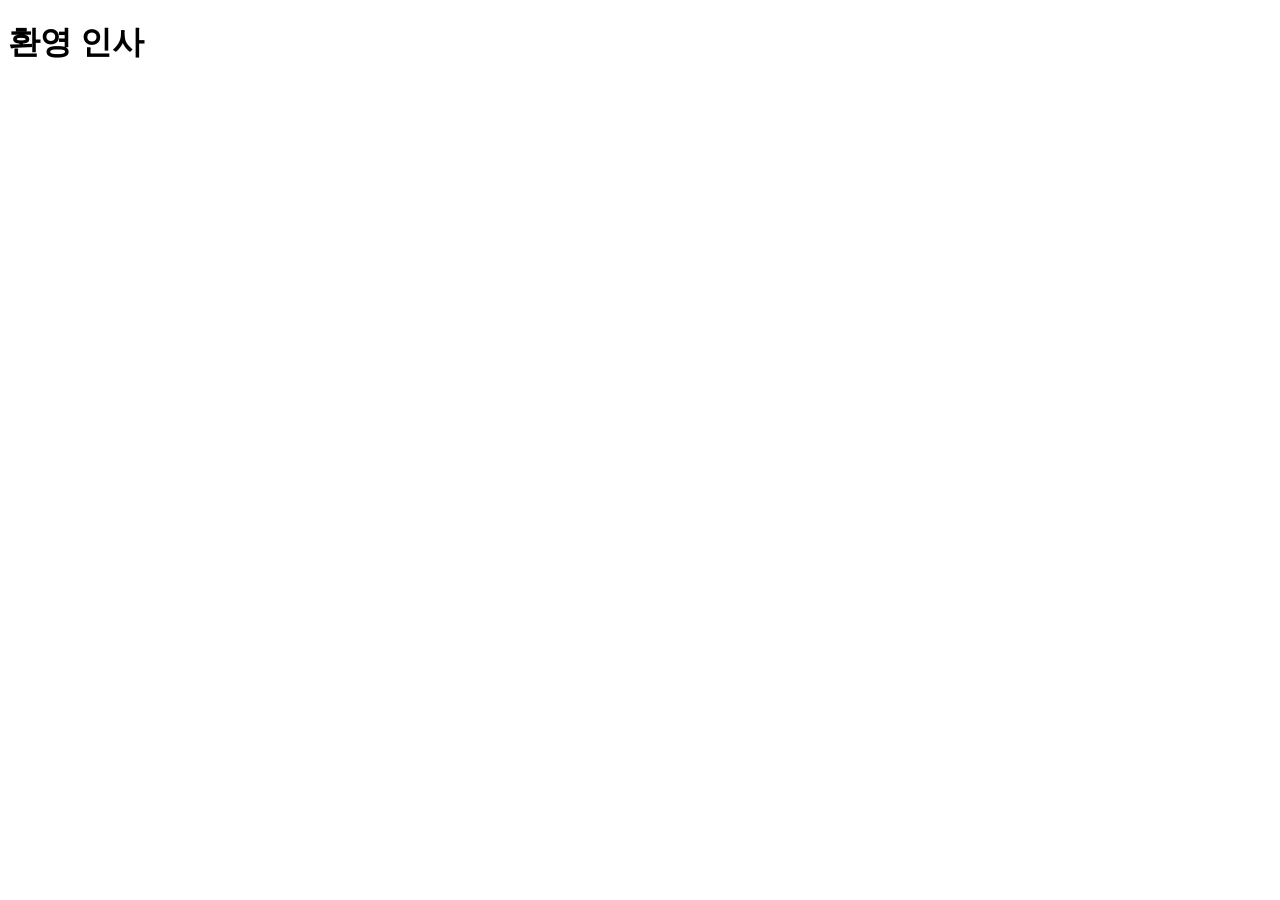
==== index.html @ 303e13dc "첫 번째 index.html 생성 과제" ====
<!DOCTYPE html>
<html lang="en">
<head>
    <meta charset="UTF-8">
    <meta name="viewport" content="width=device-width, initial-scale=1.0">
    <title>[과제] Project 구성과 index.html 생성</title>
</head>
<body>
    <h1>환영 인사</h1>
</body>
</html>
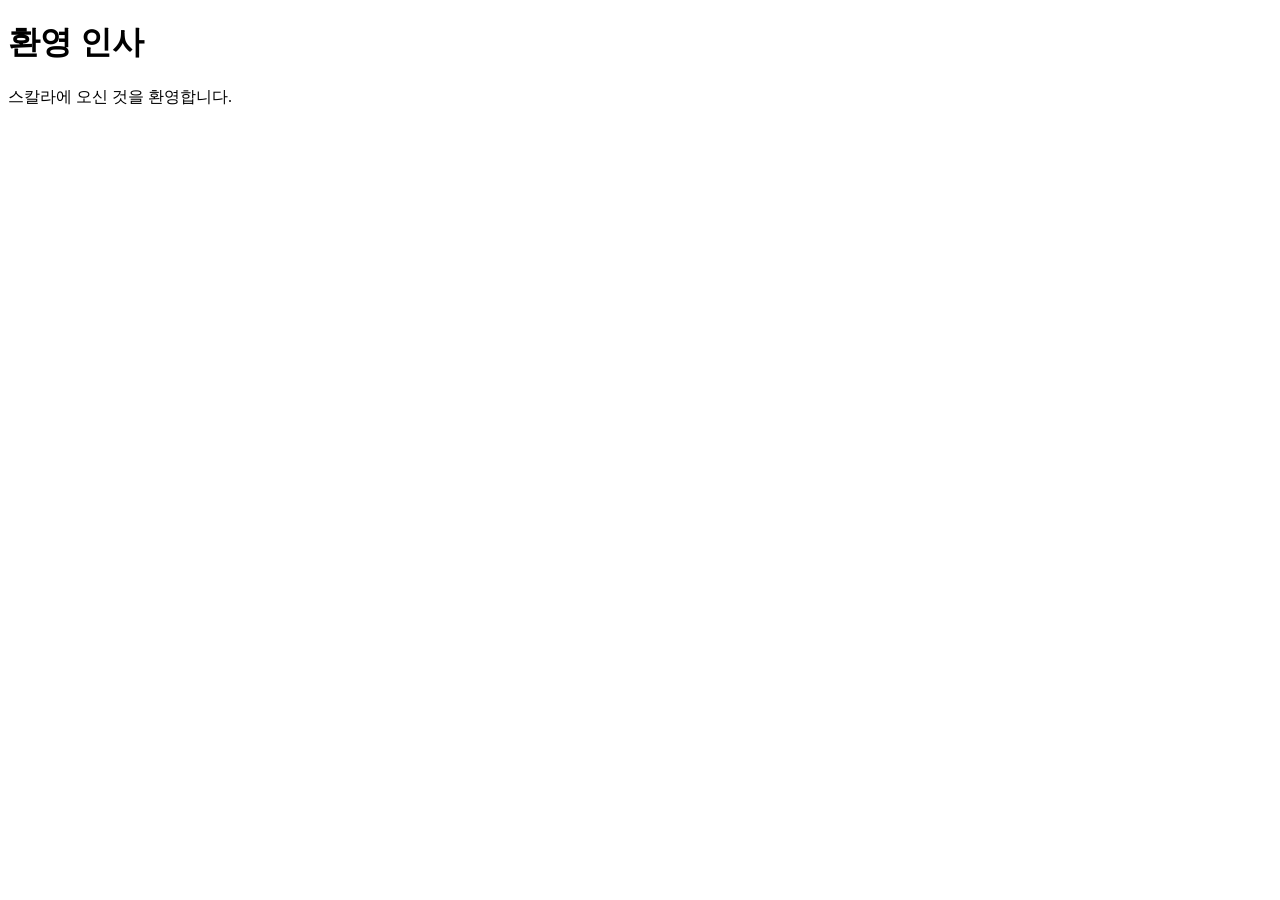
==== commit c77c6aec: "index.html 과제 완료" ====
--- a/index.html
+++ b/index.html
@@ -7,5 +7,7 @@
 </head>
 <body>
     <h1>환영 인사</h1>
+
+    <p>스칼라에 오신 것을 환영합니다.</p>
 </body>
 </html>
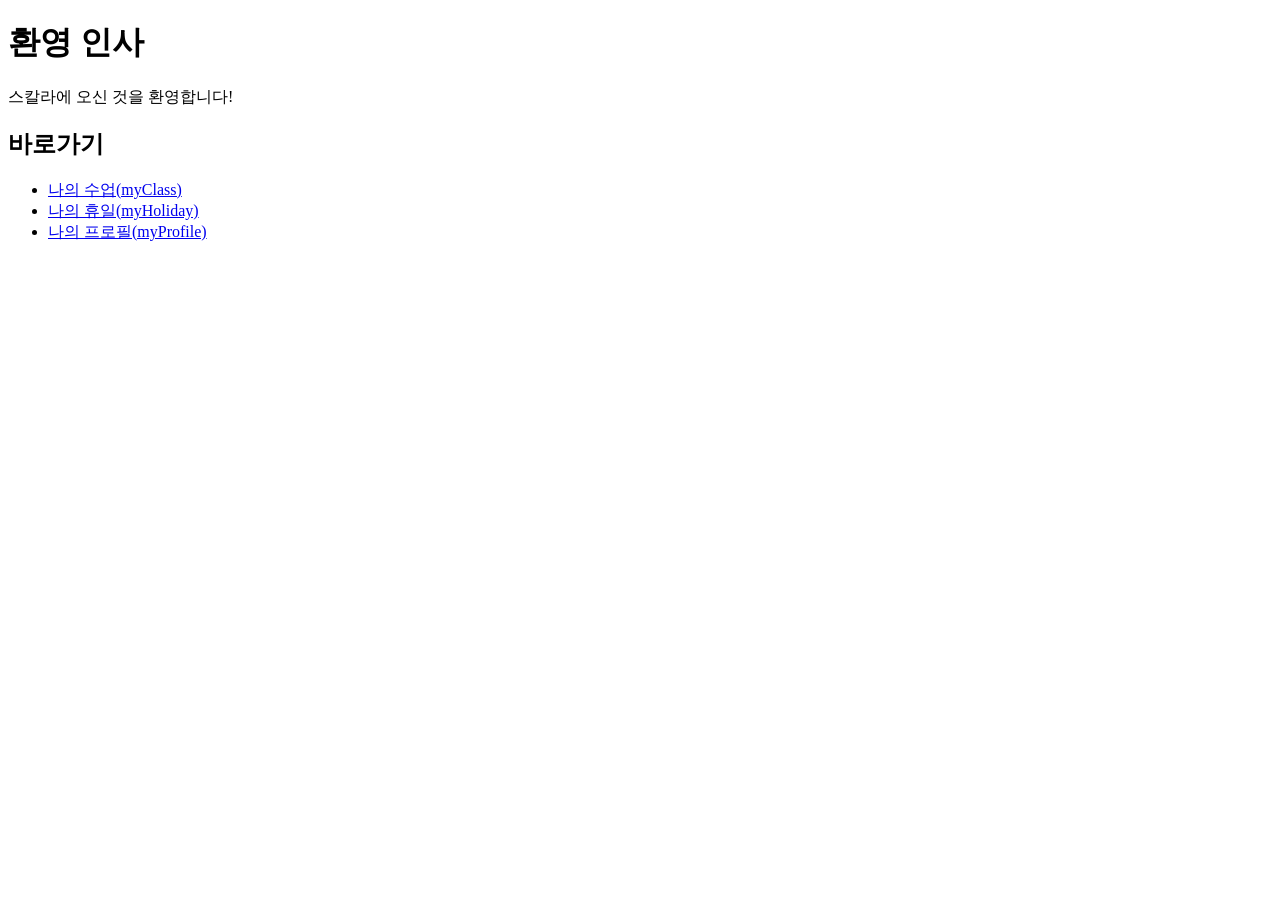
==== commit a3b6817c: "80페이지까지 완성" ====
--- a/index.html
+++ b/index.html
@@ -3,11 +3,18 @@
 <head>
     <meta charset="UTF-8">
     <meta name="viewport" content="width=device-width, initial-scale=1.0">
-    <title>[과제] Project 구성과 index.html 생성</title>
+    <title>Document</title>
 </head>
 <body>
     <h1>환영 인사</h1>
+    
+    <p>스칼라에 오신 것을 환영합니다!</p>
 
-    <p>스칼라에 오신 것을 환영합니다.</p>
+    <h2>바로가기</h2>
+    <ul>
+        <li><a href="myClass.html">나의 수업(myClass)</a></li>
+        <li><a href="myHoliday.html">나의 휴일(myHoliday)</a></li>
+        <li><a href="myProfile.html">나의 프로필(myProfile)</a></li>
+    </ul>
 </body>
 </html>
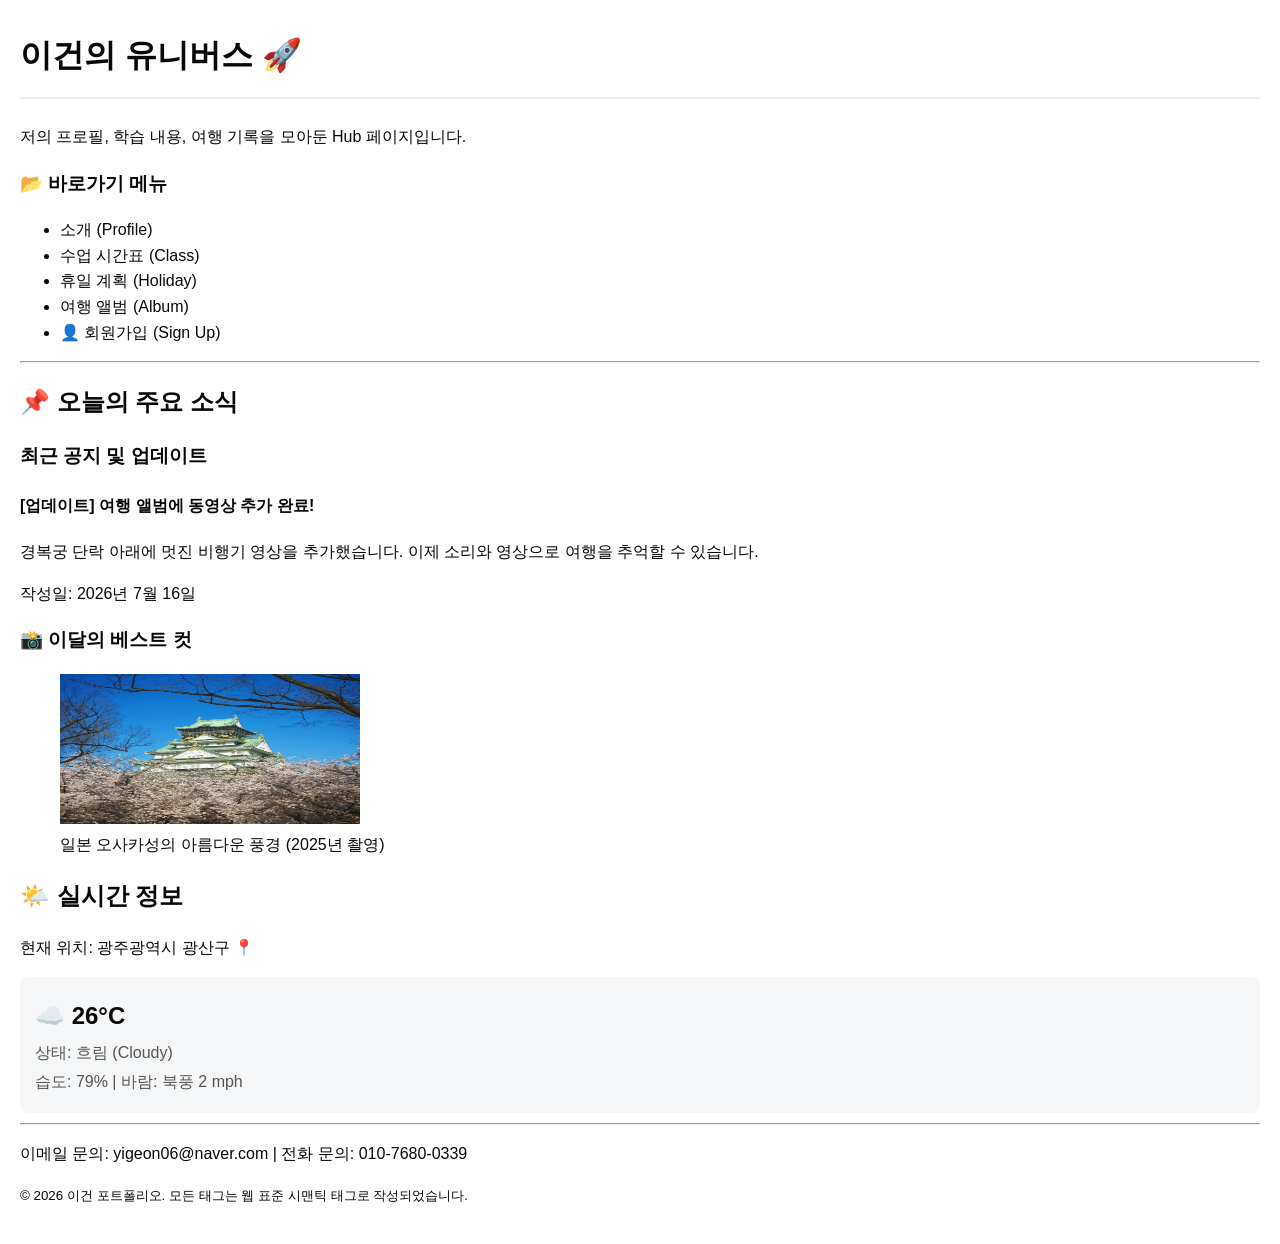
==== commit b8a56060: "css 디자인 추가" ====
--- a/index.html
+++ b/index.html
@@ -1,20 +1,72 @@
 <!DOCTYPE html>
-<html lang="en">
+<html lang="ko">
 <head>
     <meta charset="UTF-8">
     <meta name="viewport" content="width=device-width, initial-scale=1.0">
-    <title>Document</title>
+    <title>이건의 개인 포털 메인</title>
+    <link rel="stylesheet" href="css/style.css">
 </head>
 <body>
-    <h1>환영 인사</h1>
-    
-    <p>스칼라에 오신 것을 환영합니다!</p>
+    <div class="container">
+        <header>
+            <h1>이건의 유니버스 🚀</h1>
+            <p>저의 프로필, 학습 내용, 여행 기록을 모아둔 Hub 페이지입니다.</p>
+        </header>
 
-    <h2>바로가기</h2>
-    <ul>
-        <li><a href="myClass.html">나의 수업(myClass)</a></li>
-        <li><a href="myHoliday.html">나의 휴일(myHoliday)</a></li>
-        <li><a href="myProfile.html">나의 프로필(myProfile)</a></li>
-    </ul>
+        <nav>
+            <h3>📂 바로가기 메뉴</h3>
+            <ul>
+                <li><a href="myProfile.html">소개 (Profile)</a></li>
+                <li><a href="myClass.html">수업 시간표 (Class)</a></li>
+                <li><a href="myHoliday.html">휴일 계획 (Holiday)</a></li>
+                <li><a href="myTrip.html">여행 앨범 (Album)</a></li>
+                <li><a href="signUp.html">👤 회원가입 (Sign Up)</a></li>
+            </ul>
+        </nav>
+
+        <hr>
+
+        <div class="content-wrapper">
+            <main>
+                <h2>📌 오늘의 주요 소식</h2>
+
+                <section>
+                    <h3>최근 공지 및 업데이트</h3>
+                    <article>
+                        <h4>[업데이트] 여행 앨범에 동영상 추가 완료!</h4>
+                        <p>경복궁 단락 아래에 멋진 비행기 영상을 추가했습니다. 이제 소리와 영상으로 여행을 추억할 수 있습니다.</p>
+                        <p>작성일: <time datetime="2026-07-16">2026년 7월 16일</time></p>
+                    </article>
+                </section>
+
+                <section>
+                    <h3>📸 이달의 베스트 컷</h3>
+                    <figure>
+                        <img src="media/오사카성.jpg" width="300" height="150" alt="오사카성">
+                        <figcaption>일본 오사카성의 아름다운 풍경 (2025년 촬영)</figcaption>
+                    </figure>
+                </section>
+            </main>
+
+            <aside>
+                <h2>🌤️ 실시간 정보</h2>
+                <p>현재 위치: 광주광역시 광산구 📍</p>
+                <section class="local-weather">
+                    <div style="background-color: #f5f6f7; padding: 15px; border-radius: 8px; margin-bottom: 10px;">
+                        <p style="font-size: 24px; margin: 5px 0;"><strong>☁️ 26°C</strong></p>
+                        <p style="margin: 3px 0; color: #555;">상태: 흐림 (Cloudy)</p>
+                        <p style="margin: 3px 0; color: #555;">습도: 79% | 바람: 북풍 2 mph</p>
+                    </div>
+                </section>
+            </aside>
+        </div>
+        <hr>
+
+        <footer>
+            <p>이메일 문의: yigeon06@naver.com | 전화 문의: 010-7680-0339</p>
+            <p><small>© 2026 이건 포트폴리오. 모든 태그는 웹 표준 시맨틱 태그로 작성되었습니다.</small></p>
+        </footer>
+    </div>
+
 </body>
 </html>
--- a/css/style.css
+++ b/css/style.css
@@ -0,0 +1,47 @@
+/* css/style.css */
+
+body {
+    font-family: -apple-system, BlinkMacSystemFont, "Malgun Gothic", "맑은 고딕", helvetica, "Apple SD Gothic Neo", sans-serif;
+    font-size: 16px;
+
+    background-color: #ffffff; /* 배경색 */
+    color: #080808;            /* 글자색 */
+    line-height: 1.6;          /* 줄간격 1.6배 설정 */
+    
+    /* 전체 여백 초기화 및 기본 바디 여백 설정 */
+    margin: 0;
+    padding: 20px;
+}
+
+h1 {
+    font-family: -apple-system, BlinkMacSystemFont, "Malgun Gothic", "맑은 고딕", helvetica, "Apple SD Gothic Neo", sans-serif;
+    font-size: 32px;                     /* 화면 밸런스를 위해 44px에서 네이버 헤드라인 급인 32px로 조정 */
+    font-weight: 700;                    /* 제목의 두께감을 살리기 위해 굵게 설정 */
+    color: #080808;                      /* 짙은 네이버 텍스트 색상 적용 */
+    border-bottom: 2px solid #ebeef3;    /* 타이틀 하단에 깔끔하고 얇은 그레이 경계선 추가 */
+    padding-bottom: 16px;                /* 밑줄과 글자 사이의 안정적인 안쪽 여백 설정 */
+    margin-top: 10px;                    /* 바깥쪽 위 여백[cite: 1] */
+    margin-bottom: 25px;                 /* 바깥쪽 아래 여백[cite: 1] */
+}
+ㄴ
+h2 {
+    font-family: -apple-system, BlinkMacSystemFont, "Malgun Gothic", "맑은 고딕", helvetica, "Apple SD Gothic Neo", sans-serif;
+    font-size: 20px;                     /* 본문(16px)보다 확실하게 구분되는 적절한 크기 */
+    font-weight: 700;                    /* 제목 텍스트 강조를 위한 굵은 두께 설정 */
+    color: #080808;                      /* 텍스트 메인 컬러 적용 */
+    padding-left: 10px;                  /* 왼쪽 강조 포인트 선과 글자 사이의 안쪽 여백[cite: 1] */
+    border-left: 4px solid #03c75a;      /* 네이버 시그니처 그린 컬러(#03c75a)로 왼쪽에 세로 포인트 줄 추가 */
+    margin-top: 35px;                    /* 이전 섹션과의 구분을 위해 넉넉한 상단 바깥 여백 부여[cite: 1] */
+    margin-bottom: 15px;                 /* 바로 아래 배치될 본문 콘텐츠와의 안정적인 간격[cite: 1] */
+}
+
+a {
+    color: #080808;            /* 링크의 기본 색상을 본문 글자색과 동일하게 차분한 톤으로 지정 */
+    text-decoration: none;     /* 링크 밑에 항상 표시되는 기본 밑줄을 깔끔하게 제거 */
+    transition: color 0.2s ease; /* 마우스를 올렸을 때 색상이 부드럽게 변하도록 트랜지션 추가 */
+}
+
+a:hover {
+    color: #03c75a;            /* 마우스를 올리면 네이버 시그니처 그린 색상으로 전환 */
+    text-decoration: underline; /* 마우스를 올렸을 때만 직관적인 밑줄 표시 */
+}
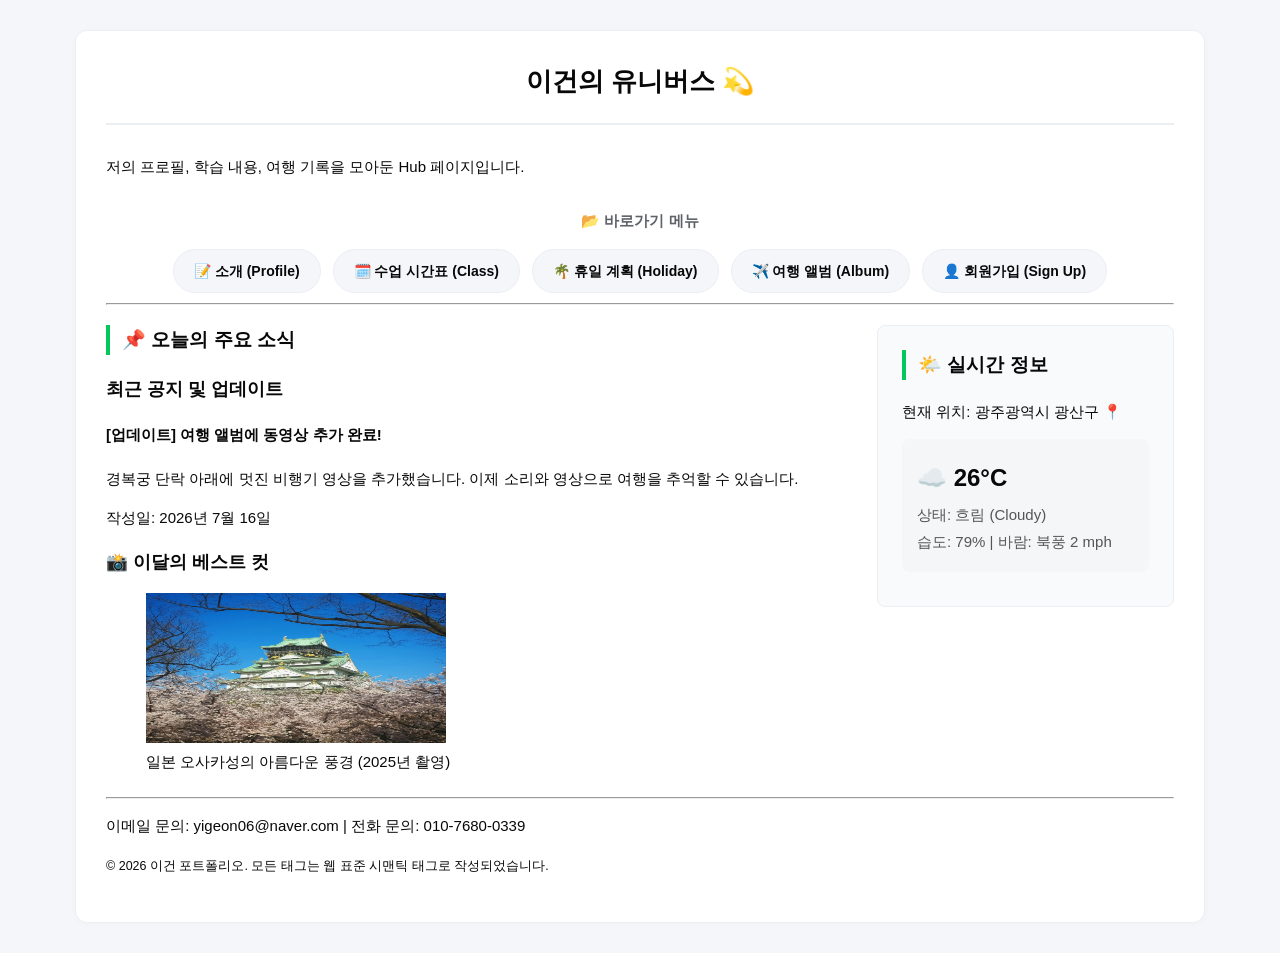
==== commit b89ae06f: "css완성" ====
--- a/index.html
+++ b/index.html
@@ -9,19 +9,19 @@
 <body>
     <div class="container">
         <header>
-            <h1>이건의 유니버스 🚀</h1>
+            <h1>이건의 유니버스 💫</h1>
             <p>저의 프로필, 학습 내용, 여행 기록을 모아둔 Hub 페이지입니다.</p>
         </header>
 
-        <nav>
+        <nav class="shortcut-menu-container">
             <h3>📂 바로가기 메뉴</h3>
-            <ul>
-                <li><a href="myProfile.html">소개 (Profile)</a></li>
-                <li><a href="myClass.html">수업 시간표 (Class)</a></li>
-                <li><a href="myHoliday.html">휴일 계획 (Holiday)</a></li>
-                <li><a href="myTrip.html">여행 앨범 (Album)</a></li>
-                <li><a href="signUp.html">👤 회원가입 (Sign Up)</a></li>
-            </ul>
+            <div class="shortcut-links">
+                <a href="myProfile.html">📝 소개 (Profile)</a>
+                <a href="myClass.html">🗓️ 수업 시간표 (Class)</a>
+                <a href="myHoliday.html">🌴 휴일 계획 (Holiday)</a>
+                <a href="myTrip.html">✈️ 여행 앨범 (Album)</a>
+                <a href="signUp.html">👤 회원가입 (Sign Up)</a>
+            </div>
         </nav>
 
         <hr>
@@ -67,6 +67,6 @@
             <p><small>© 2026 이건 포트폴리오. 모든 태그는 웹 표준 시맨틱 태그로 작성되었습니다.</small></p>
         </footer>
     </div>
-
+    <script src="script/upDown.js"></script>
 </body>
 </html>
--- a/css/style.css
+++ b/css/style.css
@@ -1,47 +1,555 @@
 /* css/style.css */
 
+/* 1. 전체 페이지 기본 서체 및 배경 설정 (네이버 메인 표준) */
 body {
+    /* 시스템 내장 고딕 서체를 일렬로 배치하여 로딩 속도와 가독성을 모두 잡습니다 */
     font-family: -apple-system, BlinkMacSystemFont, "Malgun Gothic", "맑은 고딕", helvetica, "Apple SD Gothic Neo", sans-serif;
+    font-size: 15px;           /* 네이버 기본 정보성 텍스트 크기 */
+    
+    /* 네이버 메인 전형적인 배경 톤과 글자색 구성 */
+    background-color: #f4f6fa; /* 눈이 편안한 연한 네이비 회색조 배경 */
+    color: #080808;            /* 완전한 검정 대신 사용하는 극도로 깊은 차콜색 */
+    line-height: 1.6;          /* 문단 가독성을 위한 최적의 줄간격 */
+    
+    margin: 0;
+    padding: 30px 20px;        /* 상하 넉넉한 여백 배치 */
+}
+
+/* 2. 전체를 감싸는 컨테이너 박스 (네이버 메인 콘텐츠 그리드 폭) */
+.container {
+    max-width: 1130px;         /* 네이버 실제 서비스 영역 레이아웃 폭 기준 */
+    width: 100%;
+    margin: 0 auto;            /* 화면 정중앙 수평 정렬 */
+    padding: 30px;
+    background-color: #ffffff; /* 본문이 들어가는 영역은 순수한 백색 */
+    border: 1px solid #ebeef3; /* 자로 잰 듯 얇고 깔끔한 네이버형 테두리 선 */
+    border-radius: 12px;       /* 과하지 않고 부드러운 둥근 모서리 */
+    box-sizing: border-box;
+    box-shadow: 0 2px 10px rgba(0, 0, 0, 0.02); /* 아주 미세한 입체감 */
+}
+
+/* 3. 메인 대제목 디자인 (h1) */
+h1 {
+    text-align: center;
+    font-size: 26px;
+    font-weight: 700;
+    color: #080808;
+    border-bottom: 2px solid #ebeef3; /* 하단의 깔끔한 연회색 분할선 */
+    padding-bottom: 20px;
+    margin-top: 0;
+    margin-bottom: 30px;
+}
+
+/* 4. 섹션 구분 타이틀 디자인 (h2) */
+h2 {
+    font-size: 19px;
+    font-weight: 700;
+    color: #080808;
+    padding-left: 12px;
+    border-left: 4px solid #03c75a;   /* ★네이버 시그니처 그린 포인트 선 */
+    margin-top: 40px;
+    margin-bottom: 20px;
+}
+
+/* 5. 하이퍼링크 스타일 (네이버 링크 ux) */
+a {
+    color: #080808;
+    text-decoration: none;             /* 평소에는 산만한 밑줄 제거 */
+    transition: color 0.15s ease-in-out;
+}
+
+a:hover {
+    color: #03c75a;                    /* 마우스 올리면 네이버 그린으로 변환 */
+    text-decoration: underline;        /* 올렸을 때만 직관적인 밑줄 표시 */
+}
+
+/*----------------------------------------------------------------------------------------------------------------------*/
+/* index */
+.shortcut-menu-container {
+    text-align: center;
+    margin: 30px 0 10px 0;
+}
+
+.shortcut-menu-container h3 {
+    font-size: 15px;
+    font-weight: 700;
+    color: #5f6368;
+    margin-bottom: 16px;
+}
+
+.shortcut-links {
+    display: flex;
+    justify-content: center;
+    gap: 12px;
+    flex-wrap: wrap;
+}
+
+.shortcut-links a {
+    background-color: #f4f6fa;
+    color: #080808;
+    border: 1px solid #ebeef3;
+    padding: 10px 20px;
+    border-radius: 30px;
+    font-size: 14px;
+    font-weight: 600;
+    text-align: center;
+    display: inline-block;
+    text-decoration: none !important;
+    transition: all 0.15s ease-in-out;
+}
+
+.shortcut-links a:hover {
+    background-color: #03c75a;
+    color: #ffffff !important;
+    border-color: #03c75a;
+    box-shadow: 0 4px 12px rgba(3, 199, 90, 0.12);
+}
+
+.content-wrapper {
+    display: flex;
+    gap: 30px;
+    align-items: flex-start;
+    margin-top: 20px;
+}
+
+.content-wrapper h2 {
+    margin-top: 0;
+    margin-bottom: 20px;
+}
+
+.content-wrapper main {
+    flex: 3;
+    background-color: #ffffff;
+}
+
+.content-wrapper aside {
+    flex: 1;
+    background-color: #f8fafc;
+    border: 1px solid #ebeef3;
+    border-radius: 8px;
+    padding: 24px;
+    box-sizing: border-box;
+}
+
+.content-wrapper aside h3 {
+    margin-top: 0;
+    margin-bottom: 20px;
+}
+
+/*----------------------------------------------------------------------------------------------------------------------*/
+/* myTrip */
+.audio-card {
+    background-color: #ffffff;
+    border: 1px solid #ebeef3;
+    border-radius: 8px;        
+    padding: 20px 16px;       
+    text-align: center;        
+    max-width: 450px;
+    margin: 25px auto 40px auto;
+    box-shadow: 0 2px 8px rgba(0, 0, 0, 0.03);
+}
+
+.audio-card audio {
+    width: 100%;           
+    height: 40px;             
+    border-radius: 30px;     
+    background-color: #f4f6fa; 
+    outline: none;
+}
+
+.audio-subtitle {
+    display: block;
+    margin-top: 14px;       
+    font-size: 15px;
+    font-weight: 700;
+    color: #080808;      
+    text-align: center;       
+}
+
+.trip-grid {
+    display: grid;
+    grid-template-columns: repeat(3, 1fr);
+    gap: 20px;
+    margin: 25px 0 40px 0;
+}
+
+.trip-card {
+    background-color: #ffffff;
+    border: 1px solid #ebeef3;
+    border-radius: 8px;
+    padding: 16px;
+    margin: 0;                         
+    text-align: center;                
+    box-sizing: border-box;
+    transition: transform 0.2s ease, box-shadow 0.2s ease;
+}
+
+.trip-card:hover {
+    transform: translateY(-4px);
+    box-shadow: 0 6px 16px rgba(0, 0, 0, 0.06);
+    border-color: #03c75a;
+}
+
+.trip-card img {
+    border-radius: 6px;
+    width: 100%;
+    height: 220px;                     
+    object-fit: cover;                 
+}
+
+.trip-card strong {
+    display: block;
+    margin-top: 14px;
     font-size: 16px;
-
-    background-color: #ffffff; /* 배경색 */
-    color: #080808;            /* 글자색 */
-    line-height: 1.6;          /* 줄간격 1.6배 설정 */
+    font-weight: 700;
+    color: #080808;
+    text-align: center;                
+}
+
+.vlog-card {
+    background-color: #ffffff; 
+    border: 1px solid #ebeef3; 
+    border-radius: 8px;        
+    padding: 16px;             
+    text-align: center;        
+    max-width: 450px;
+    margin: 20px auto 40px auto; 
+    box-shadow: 0 2px 8px rgba(0, 0, 0, 0.03);
+}
+
+.vlog-card video {
+    width: 100%;
+    height: 180px;             
+    object-fit: cover;         
+    border-radius: 6px;        
+    outline: none;
+    box-shadow: 0 4px 12px rgba(0, 0, 0, 0.05);
+}
+
+.vlog-subtitle {
+    display: block;
+    margin-top: 16px;
+    font-size: 16px;
+    font-weight: 700;
+    color: #080808;
+    text-align: center; 
+}
+
+/*----------------------------------------------------------------------------------------------------------------------*/
+/* myClass */
+
+.timetable {
+    width: 100%;
+    border-collapse: separate;
+    border-spacing: 0;
+    margin: 25px 0 40px 0;
+    font-size: 14px;
+    text-align: center;
+    border: 1px solid #c9ebd4;
+    border-radius: 8px;
+    overflow: hidden;
+}
+
+.timetable th {
+    background-color: #e8f7ec;
+    color: #028a3c;
+    font-weight: 700;
+    padding: 16px 12px;
+    border-bottom: 2px solid #03c75a;
+    border-right: 1px solid #c9ebd4;
+}
+
+.timetable th:last-child {
+    border-right: none;
+}
+
+.timetable td {
+    padding: 14px 10px;
+    color: #333333;
+    border-bottom: 1px solid #ebeef3;
+    border-right: 1px solid #ebeef3;
+    background-color: #ffffff;
+    line-height: 1.5;
+}
+
+.timetable tr:last-child td {
+    border-bottom: none;
+}
+
+.timetable td:last-child {
+    border-right: none;
+}
+
+.timetable td.time-col {
+    background-color: #fafdfa;
+    font-weight: 700;
+    color: #028a3c;
+    border-right: 1px solid #c9ebd4;
+    font-size: 13px;
+    width: 120px;
+}
+
+.timetable .lunch-row td {
+    background-color: #e8f7ec;
+    color: #028a3c;
+    font-weight: 700;
+    font-size: 14px;
+    letter-spacing: 4px;
+}
+
+.subject-card {
+    font-weight: 700;
+    transition: all 0.2s ease-in-out;
+}
+
+.subject-card:hover {
+    background-color: #f2f9f3 !important;
+    transform: scale(1.01);
+    box-shadow: inset 0 0 0 1px #03c75a;
+    cursor: default;
+}
+
+.green-light {
+    background-color: #f1faf3;
+    color: #03c75a;
+}
+
+.green-point {
+    background-color: #e3f5e7;
+    color: #028a3c;
+}
+
+/*----------------------------------------------------------------------------------------------------------------------*/
+/* myHoliday */
+
+
+/*----------------------------------------------------------------------------------------------------------------------*/
+/* myProfile */
+
+
+/*----------------------------------------------------------------------------------------------------------------------*/
+/* signUp */
+form {
+    max-width: 460px;     
+    width: 100%;
+    margin: 0 auto;           
+    text-align: left;
+}
+
+form fieldset {
+    border: 1px solid #dadada; 
+    border-radius: 6px;       
+    padding: 0;                 
+    margin-bottom: 20px;        
+    background-color: #ffffff;
+    overflow: hidden;        
+    box-shadow: none;
+}
+
+form fieldset legend {
+    text-align: center;
+}
+
+form fieldset p {
+    display: flex;
+    align-items: center;
+    margin: 0; 
+    border-bottom: 1px solid #f0f0f0; 
+    position: relative;
+}
+
+form fieldset p:last-child {
+    border-bottom: none;         
+}
+
+form fieldset p > label,
+form fieldset p > strong {
+    display: none;               
+}
+
+form input[type="text"],
+form input[type="password"],
+form input[type="email"],
+form input[type="date"],
+form select {
+    width: 100%;
+    height: 50px;             
+    padding: 0 16px;             
+    border: none;               
+    background-color: transparent;
+    font-size: 15px;
+    color: #080808;
+    box-sizing: border-box;
+    outline: none;          
+}
+
+form input:focus {
+    background-color: #f9fbf9;  
+}
+
+form input::placeholder,
+form textarea::placeholder {
+    color: #a6a6a6;
+    font-weight: 400;
+}
+
+form p:has(#emailDomain) {
+    padding-right: 16px;       
+}
+
+#email {
+    flex: 1.2;                  
+}
+
+#emailDomain {
+    flex: 1;                 
+    border: 1px solid #dadada;   
+    border-radius: 4px;
+    height: 36px;             
+    max-width: 150px;
+}
+
+form fieldset p:has(input[type="radio"]),
+form fieldset p:has(input[type="checkbox"]),
+form fieldset p:has(#signupSource) {
+    display: flex;
+    flex-wrap: wrap;
+    padding: 14px 16px;         
+    box-sizing: border-box;
+}
+
+form fieldset p > strong {
+    display: block !important;
+    width: 100% !important;      
+    font-size: 14px;
+    color: #777777;
+    margin-bottom: 10px;
+    font-weight: 600;
+}
+
+form input[type="radio"] + label,
+form p > label:has(input[type="checkbox"]) {
+    display: inline-flex !important; 
+    align-items: center;
+    width: auto !important;
+    font-size: 14px;
+    color: #333333;
+    margin-right: 20px;
+    cursor: pointer;
+}
+
+form fieldset p:has(textarea) {
+    /* 1. 깨진 정렬을 복구하기 위해 flex 정렬 방향을 세로(column)로 변경합니다 */
+    display: flex;
+    flex-direction: column;
     
-    /* 전체 여백 초기화 및 기본 바디 여백 설정 */
-    margin: 0;
-    padding: 20px;
-}
-
-h1 {
-    font-family: -apple-system, BlinkMacSystemFont, "Malgun Gothic", "맑은 고딕", helvetica, "Apple SD Gothic Neo", sans-serif;
-    font-size: 32px;                     /* 화면 밸런스를 위해 44px에서 네이버 헤드라인 급인 32px로 조정 */
-    font-weight: 700;                    /* 제목의 두께감을 살리기 위해 굵게 설정 */
-    color: #080808;                      /* 짙은 네이버 텍스트 색상 적용 */
-    border-bottom: 2px solid #ebeef3;    /* 타이틀 하단에 깔끔하고 얇은 그레이 경계선 추가 */
-    padding-bottom: 16px;                /* 밑줄과 글자 사이의 안정적인 안쪽 여백 설정 */
-    margin-top: 10px;                    /* 바깥쪽 위 여백[cite: 1] */
-    margin-bottom: 25px;                 /* 바깥쪽 아래 여백[cite: 1] */
-}
-ㄴ
-h2 {
-    font-family: -apple-system, BlinkMacSystemFont, "Malgun Gothic", "맑은 고딕", helvetica, "Apple SD Gothic Neo", sans-serif;
-    font-size: 20px;                     /* 본문(16px)보다 확실하게 구분되는 적절한 크기 */
-    font-weight: 700;                    /* 제목 텍스트 강조를 위한 굵은 두께 설정 */
-    color: #080808;                      /* 텍스트 메인 컬러 적용 */
-    padding-left: 10px;                  /* 왼쪽 강조 포인트 선과 글자 사이의 안쪽 여백[cite: 1] */
-    border-left: 4px solid #03c75a;      /* 네이버 시그니처 그린 컬러(#03c75a)로 왼쪽에 세로 포인트 줄 추가 */
-    margin-top: 35px;                    /* 이전 섹션과의 구분을 위해 넉넉한 상단 바깥 여백 부여[cite: 1] */
-    margin-bottom: 15px;                 /* 바로 아래 배치될 본문 콘텐츠와의 안정적인 간격[cite: 1] */
-}
-
-a {
-    color: #080808;            /* 링크의 기본 색상을 본문 글자색과 동일하게 차분한 톤으로 지정 */
-    text-decoration: none;     /* 링크 밑에 항상 표시되는 기본 밑줄을 깔끔하게 제거 */
-    transition: color 0.2s ease; /* 마우스를 올렸을 때 색상이 부드럽게 변하도록 트랜지션 추가 */
-}
-
-a:hover {
-    color: #03c75a;            /* 마우스를 올리면 네이버 시그니처 그린 색상으로 전환 */
-    text-decoration: underline; /* 마우스를 올렸을 때만 직관적인 밑줄 표시 */
+    /* 2. 네이버 스타일 카드의 내부 여백과 일치시킵니다 */
+    padding: 16px;
+    box-sizing: border-box;
+}
+
+/* 네이버 가입창 레이아웃에 맞춰 자기소개의 라벨 글씨도 깔끔하게 숨깁니다 */
+form fieldset p:has(textarea) label {
+    display: none !important;   
+}
+
+/* 여러 줄 입력창(textarea)이 카드 내부에 빈틈없이 꽉 차도록 다듬습니다 */
+form textarea {
+    width: 100%;
+    height: 100px;              /* 텍스트창 높이 */
+    border: none;               /* 투박한 자체 외곽선 지움 */
+    padding: 0;                 /* 내부 패딩 초기화 */
+    font-size: 15px;            /* 다른 입력창들과 글자 크기 통일 */
+    color: #080808;
+    background-color: transparent;
+    resize: none;               /* 사용자가 임의로 크기 변형하는 것 차단 */
+    outline: none;              /* 클릭 시 파란 테두리 차단 */
+}
+
+form p:has(#signupSource) label {
+    display: block !important;
+    width: auto !important;
+    margin-right: 15px;
+    color: #777777;
+}
+
+form div[style*="margin-top"] {
+    display: flex;
+    flex-direction: column;     
+    gap: 12px;
+    margin-top: 30px !important;
+}
+
+form button[type="submit"] {
+    background-color: #03c75a;  
+    color: #ffffff;
+    border: none;
+    font-size: 18px;          
+    font-weight: 700;
+    width: 100%;                
+    height: 52px;             
+    border-radius: 6px;
+    cursor: pointer;
+    transition: background-color 0.15s ease;
+}
+
+form button[type="submit"]:hover {
+    background-color: #02b351;  
+}
+
+form button[type="reset"] {
+    background-color: transparent;
+    color: #8e8e8e;
+    border: none;
+    font-size: 14px;
+    font-weight: 500;
+    text-decoration: underline;  
+    padding: 5px 0;
+    cursor: pointer;
+    transition: color 0.15s ease;
+}
+
+.signup-subtitle {
+    text-align: center;
+    font-size: 14px;
+    color: #5f6368;
+    margin-top: -15px;
+    margin-bottom: 15px;
+}
+
+/*----------------------------------------------------------------------------------------------------------------------*/
+/* signUpResult */
+
+
+@media (max-width: 768px) {
+    .content-wrapper {
+        flex-direction: column;
+        gap: 20px;
+    }
+
+    .content-wrapper main,
+    .content-wrapper aside {
+        width: 100%;
+        flex: none;
+    }
+
+    .trip-grid {
+        grid-template-columns: 1fr;
+        gap: 16px;
+    }
+}
+
+@keyframes fadeInUp {
+    from {
+        opacity: 0;
+        transform: translateY(15px);
+    }
+    to {
+        opacity: 1;
+        transform: translateY(0);
+    }
+}
+
+header h1 {
+    animation: fadeInUp 0.8s ease-out forwards;
 }
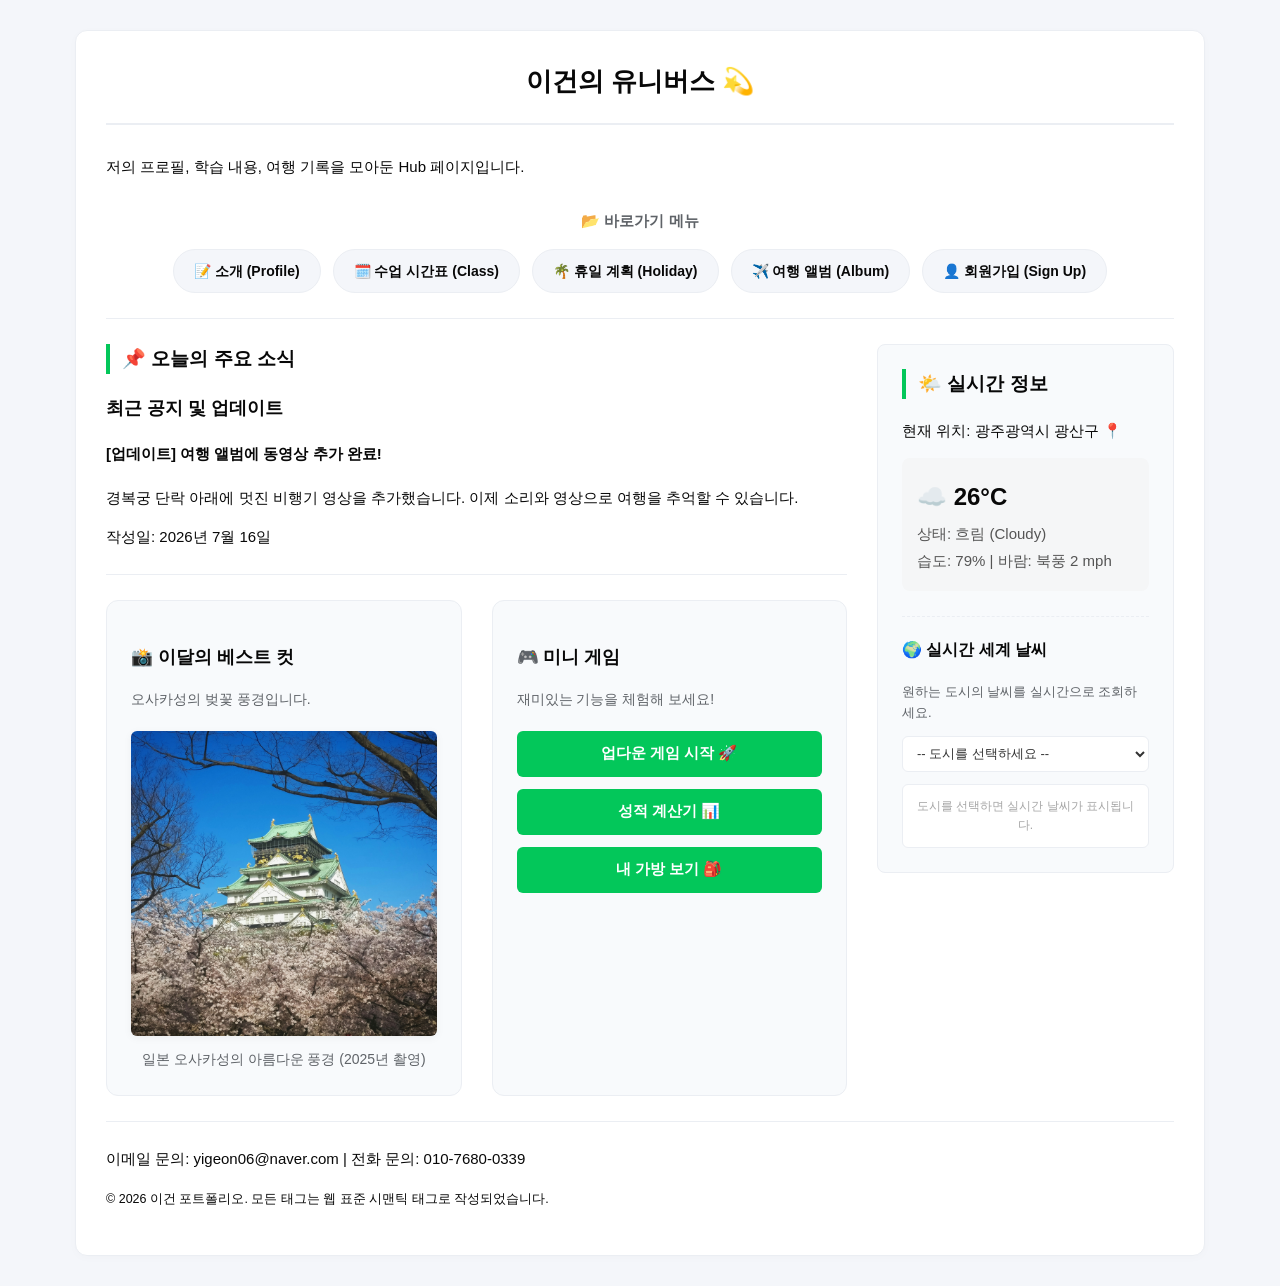
==== commit e2dbcb8b: "과제 1차 완료" ====
--- a/index.html
+++ b/index.html
@@ -39,13 +39,32 @@
                     </article>
                 </section>
 
-                <section>
-                    <h3>📸 이달의 베스트 컷</h3>
-                    <figure>
-                        <img src="media/오사카성.jpg" width="300" height="150" alt="오사카성">
-                        <figcaption>일본 오사카성의 아름다운 풍경 (2025년 촬영)</figcaption>
-                    </figure>
-                </section>
+                <hr>
+                
+                <div class="best-and-game-wrapper">
+                    
+                    <!-- 왼쪽 구역: 이달의 베스트 컷 (구조를 미니게임 섹션과 통일합니다) -->
+                    <section class="best-cut-section">
+                        <h3>📸 이달의 베스트 컷</h3>
+                        <p class="best-cut-desc">오사카성의 벚꽃 풍경입니다.</p>
+                        <div class="best-cut-card-content">
+                            <img src="media/오사카성.jpg" alt="오사카성">
+                            <p class="caption">일본 오사카성의 아름다운 풍경 (2025년 촬영)</p>
+                        </div>
+                    </section>
+
+                    <!-- 오른쪽 구역: 미니 게임 (기존 구조 유지) -->
+                    <section class="mini-game-section">
+                        <h3>🎮 미니 게임</h3>
+                        <p class="game-desc">재미있는 기능을 체험해 보세요!</p>
+                        <div class="game-btn-group">
+                            <button type="button" class="game-btn" onclick="startGame()">업다운 게임 시작 🚀</button>
+                            <button type="button" class="game-btn" onclick="calculateGrade()">성적 계산기 📊</button>
+                            <button type="button" class="game-btn" onclick="showMyBag()">내 가방 보기 🎒</button>
+                        </div>
+                    </section>
+
+                </div>
             </main>
 
             <aside>
@@ -58,8 +77,26 @@
                         <p style="margin: 3px 0; color: #555;">습도: 79% | 바람: 북풍 2 mph</p>
                     </div>
                 </section>
+
+                <div class="world-weather">
+                    <h3>🌍 실시간 세계 날씨</h3>
+                    <p class="weather-desc">원하는 도시의 날씨를 실시간으로 조회하세요.</p>
+                    
+                    <!-- 차후 API 비동기 조회에 연동할 드롭다운 요소 배치 -->
+                    <select id="city-select">
+                        <option value="">-- 도시를 선택하세요 --</option>
+                        <option value="seoul">대한민국 서울 KR</option>
+                        <option value="tokyo">일본 도쿄 JP</option>
+                        <option value="paris">프랑스 파리 FR</option>
+                    </select>
+                    
+                    <div id="weather-result" class="weather-result-box">
+                        <p class="empty-msg">도시를 선택하면 실시간 날씨가 표시됩니다.</p>
+                    </div>
+                </div>
             </aside>
         </div>
+        
         <hr>
 
         <footer>
@@ -67,6 +104,11 @@
             <p><small>© 2026 이건 포트폴리오. 모든 태그는 웹 표준 시맨틱 태그로 작성되었습니다.</small></p>
         </footer>
     </div>
+
+    <!-- 스크립트 연결부 -->
     <script src="script/upDown.js"></script>
+    <script src="script/grade.js"></script>
+    <script src="script/bag.js"></script>
+    <script type="module" src="script/realtimeInfo.js"></script>
 </body>
 </html>
--- a/css/style.css
+++ b/css/style.css
@@ -136,6 +136,154 @@
     margin-bottom: 20px;
 }
 
+/* 6. 구분선 데코레이션 */
+hr {
+    border: none;
+    border-top: 1px solid #ebeef3;
+    margin: 25px 0;
+}
+
+/*----------------------------------------------------------------------------------------------------------------------*/
+/* [새로운 레이아웃] 베스트 컷 & 미니 게임 2단 레이아웃 */
+.best-and-game-wrapper {
+    display: flex !important;   /* 확실하게 가로 정렬을 강제합니다 */
+    flex-direction: row !important; /* 가로 방향 배치 정의 */
+    gap: 30px;
+    align-items: stretch;       /* 두 섹션 상자의 높이를 무조건 일치시킵니다 */
+    margin-top: 25px;
+    width: 100%;
+}
+
+/* 두 구역 모두 가로 영역을 절반씩 나눠 가집니다 */
+.best-cut-section,
+.mini-game-section {
+    flex: 1;
+    width: 50%;                 /* 각각 정확하게 50%의 너비를 가집니다 */
+    background-color: #f8fafc;  /* 동일한 연회색 카드 배경 */
+    border: 1px solid #ebeef3;
+    border-radius: 12px;
+    padding: 24px;
+    box-sizing: border-box;
+    display: flex;
+    flex-direction: column;
+}
+
+/* 제목 아래의 간략한 설명 텍스트 스타일 통일 */
+.best-cut-desc,
+.game-desc {
+    font-size: 14px;
+    color: #5f6368;
+    margin-top: 0;
+    margin-bottom: 20px;
+}
+
+/* 왼쪽 베스트 컷 내부 컨텐츠 카드 정돈 */
+.best-cut-card-content {
+    flex: 1;
+    display: flex;
+    flex-direction: column;
+    justify-content: space-between;
+}
+
+.best-cut-card-content img {
+    width: 100%;
+    height: auto;
+    border-radius: 6px;
+    box-shadow: 0 2px 8px rgba(0, 0, 0, 0.05); /* 미세한 입체감 추가 */
+}
+
+.best-cut-card-content .caption {
+    margin-top: 12px;
+    margin-bottom: 0;
+    font-size: 14px;
+    color: #5f6368;
+    text-align: center;
+}
+
+/* 오른쪽 미니 게임 버튼 정렬 */
+.game-btn-group {
+    display: flex;
+    flex-direction: column;
+    gap: 12px;
+    margin-top: 0;             /* ★ 아래로 고정되지 않고 본문 설명글 바로 밑에 알맞게 정렬되도록 조정 */
+}
+
+/* 미니 게임 카드 내부 버튼 스타일 최우선 순위 렌더링 강제화 */
+.mini-game-section .game-btn {
+    width: 100% !important;
+    height: 46px !important;
+    background-color: #03c75a !important; /* 선명하고 세련된 시그니처 초록색 복구 */
+    color: #ffffff !important;
+    border: none !important;
+    border-radius: 6px !important;
+    font-size: 15px !important;
+    font-weight: 700 !important;
+    cursor: pointer !important;
+    display: block !important;
+    text-align: center !important;
+    box-shadow: none !important;
+    transition: background-color 0.15s ease, transform 0.1s ease !important;
+}
+
+.mini-game-section .game-btn:hover {
+    background-color: #02b351 !important;
+}
+
+.mini-game-section .game-btn:active {
+    transform: scale(0.98) !important;
+}
+
+/*----------------------------------------------------------------------------------------------------------------------*/
+/* [사이드바] 실시간 세계 날씨 스타일링 */
+.world-weather {
+    margin-top: 25px;
+    padding-top: 20px;
+    border-top: 1px dashed #ebeef3;
+}
+
+.world-weather h3 {
+    font-size: 16px;
+    font-weight: 700;
+    color: #080808;
+    margin-top: 0;
+    margin-bottom: 8px;
+}
+
+.weather-desc {
+    font-size: 13px;
+    color: #5f6368;
+    margin-bottom: 12px;
+}
+
+#city-select {
+    width: 100%;
+    height: 36px;
+    padding: 0 10px;
+    border: 1px solid #ebeef3;
+    border-radius: 6px;
+    outline: none;
+    font-size: 13px;
+    color: #333;
+    background-color: #ffffff;
+}
+
+.weather-result-box {
+    margin-top: 12px;
+    padding: 12px;
+    background-color: #ffffff;
+    border: 1px solid #ebeef3;
+    border-radius: 6px;
+    min-height: 50px;
+    box-sizing: border-box;
+}
+
+.empty-msg {
+    font-size: 12px;
+    color: #a6a6a6;
+    margin: 0;
+    text-align: center;
+}
+
 /*----------------------------------------------------------------------------------------------------------------------*/
 /* myTrip */
 .audio-card {
@@ -521,6 +669,8 @@
 /* signUpResult */
 
 
+/*----------------------------------------------------------------------------------------------------------------------*/
+/* 반응형 디자인 미디어 쿼리 정의 */
 @media (max-width: 768px) {
     .content-wrapper {
         flex-direction: column;
@@ -533,12 +683,26 @@
         flex: none;
     }
 
+    /* 모바일 환경 1열 바둑판 정렬 */
     .trip-grid {
         grid-template-columns: 1fr;
         gap: 16px;
     }
-}
-
+
+    /* 베스트 컷 & 미니게임 모바일 세로 1열 정렬 추가 */
+    .best-and-game-wrapper {
+        flex-direction: column;
+        gap: 20px;
+    }
+
+    .best-cut-section,
+    .mini-game-section {
+        width: 100%;
+    }
+}
+
+/*----------------------------------------------------------------------------------------------------------------------*/
+/* 애니메이션 키프레임 정의 */
 @keyframes fadeInUp {
     from {
         opacity: 0;
@@ -550,6 +714,6 @@
     }
 }
 
-header h1 {
+h1 {
     animation: fadeInUp 0.8s ease-out forwards;
 }
